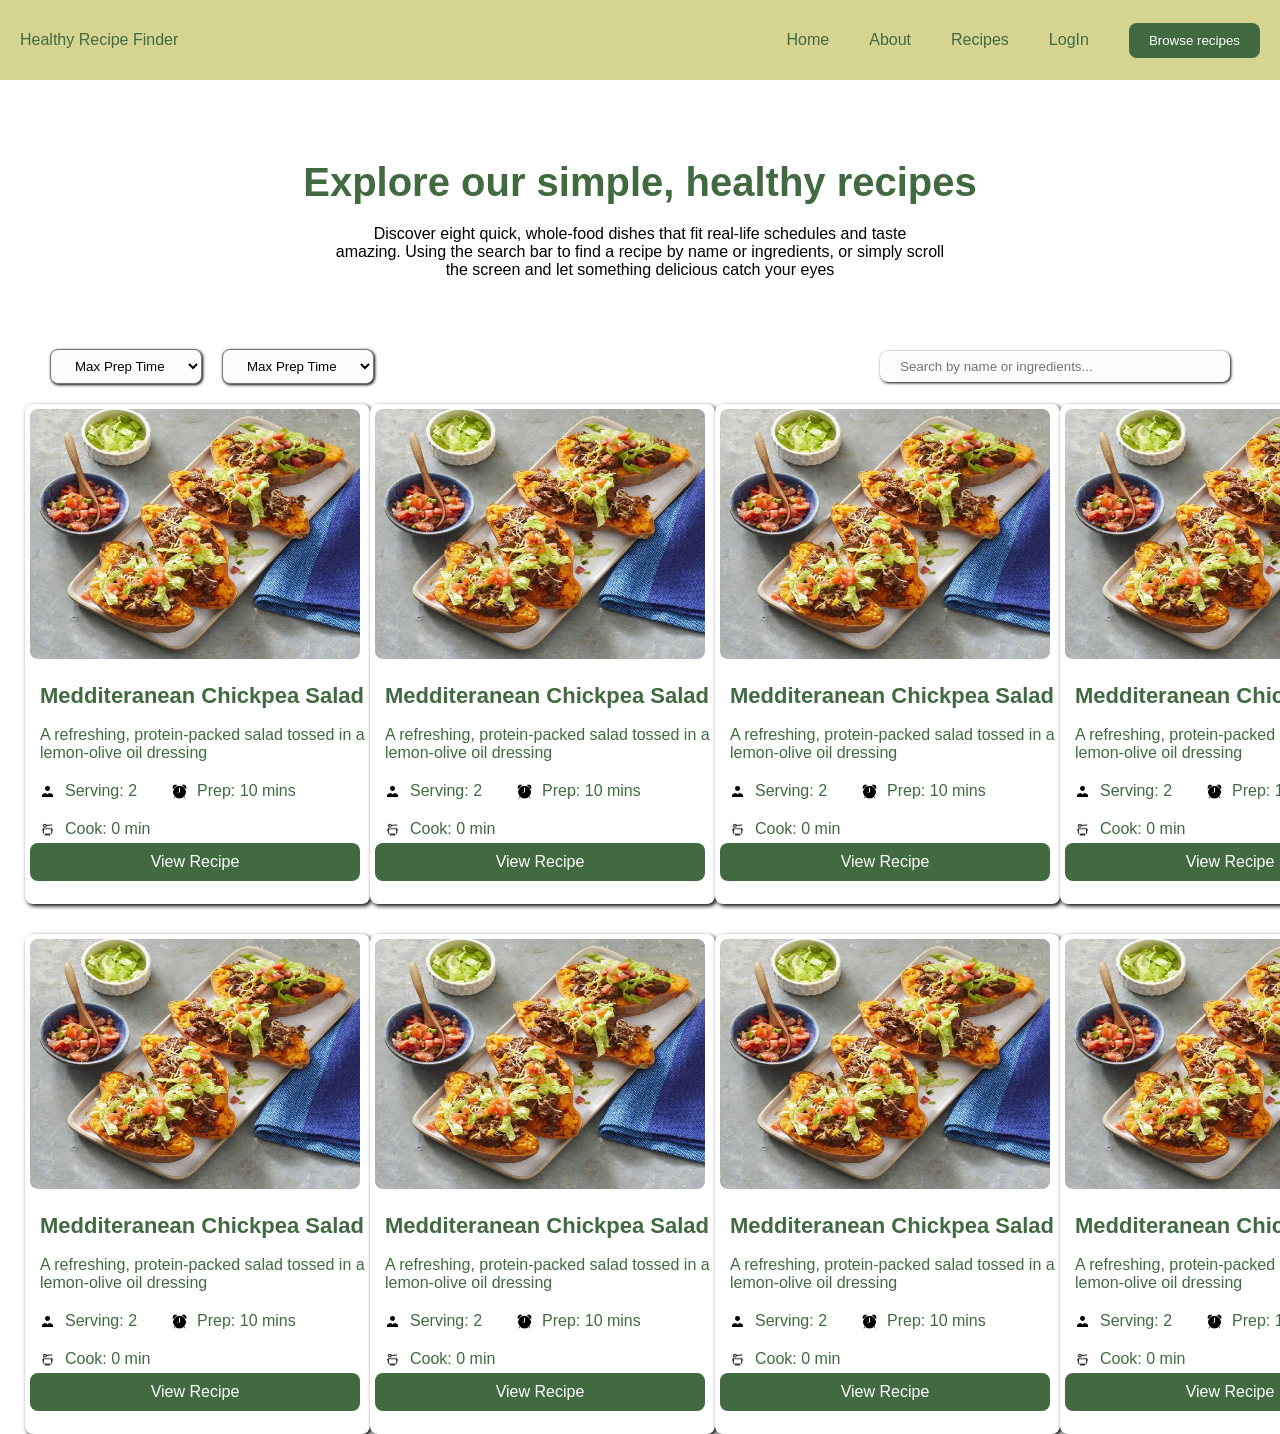
==== recipe.html @ c2f7f294 "update" ====
<!DOCTYPE html>
<html lang="en">
<head>
  <meta charset="UTF-8">
  <meta name="viewport" content="width=device-width, initial-scale=1.0">
  <title>Recipes</title>
  <link rel="stylesheet" href="recipe.css">
</head>
<body>

  <nav>

    <a href="#" class="healthy">Healthy Recipe Finder</a>
    <input type="checkbox" id="sidebar-active">

    <label for="sidebar-active" class="open-sidebar-active"><svg xmlns="http://www.w3.org/2000/svg" height="32px" viewBox="0 -960 960 960" width="32px" fill="#e3e3e3"><path d="M120-240v-80h720v80H120Zm0-200v-80h720v80H120Zm0-200v-80h720v80H120Z"/></svg></label>

    <div class="links-container">

      <label for="sidebar-active" class="close-sidebar-active"><svg xmlns="http://www.w3.org/2000/svg" height="32px" viewBox="0 -960 960 960" width="32px" fill="#e3e3e3"><path d="m256-200-56-56 224-224-224-224 56-56 224 224 224-224 56 56-224 224 224 224-56 56-224-224-224 224Z"/></svg></label>

      <a href="index.html" class="home-link">Home</a>
      <a href="#">About</a>
      <a href="recipe.html">Recipes</a>
      <a href="#">LogIn</a>
      <button>Browse recipes</button>
    </div>
  </nav>

  <main>

    <div>
      <p class="meals"> Explore our simple, healthy recipes</p>
      <p class="discover">Discover eight quick, whole-food dishes that fit real-life schedules and taste <br> amazing. Using the search bar to find a recipe by name or ingredients, or simply scroll <br> the screen and let something delicious catch your eyes </p>
    </div>





    <div class="long">
      <div class="time">
        <select  id="prep-time">
          <option>Max Prep Time</option>
          <option> 10 minutes</option>
          <option> 15 minutes</option>
          <option> 20 minutes</option>
        </select>


        <select  id="cook-time">
          <option>Max Prep Time</option>
          <option> 20 minutes</option>
          <option> 15 minutes</option>
          <option> 10 minutes</option>
          <option> 5 minutes</option>
        </select>
      </div>

      <input type="search" placeholder="Search by name or ingredients...">
    </div>





    <div class="large">




      <div class="big">
        <img class="image" src="images1.jpg" >
        <p class="salad">Medditeranean Chickpea Salad</p>
        <p class="a">A refreshing, protein-packed salad tossed in a lemon-olive oil dressing </p>

       <div class="min">
         <div class="account"><img src="account.png" width="15px" height="15px"> <p>Serving: 2</p></div>
          <div class="account"><img src="time.png" width="15px" height="15px"> <p>Prep: 10 mins</p></div>
       </div>

       <div class="account" id="cook"><img src="cooking.png" width="15px" height="15px"> <p>Cook: 0 min</p></div>

       <button class="view">View Recipe</button>
      </div>


      
      <div class="big">
        <img class="image" src="images1.jpg" >
        <p class="salad">Medditeranean Chickpea Salad</p>
        <p class="a">A refreshing, protein-packed salad tossed in a lemon-olive oil dressing </p>

       <div class="min">
         <div class="account"><img src="account.png" width="15px" height="15px"> <p>Serving: 2</p></div>
          <div class="account"><img src="time.png" width="15px" height="15px"> <p>Prep: 10 mins</p></div>
       </div>

       <div class="account" id="cook"><img src="cooking.png" width="15px" height="15px"> <p>Cook: 0 min</p></div>

       <button class="view">View Recipe</button>
      </div>



      
      <div class="big">
        <img class="image" src="images1.jpg" >
        <p class="salad">Medditeranean Chickpea Salad</p>
        <p class="a">A refreshing, protein-packed salad tossed in a lemon-olive oil dressing </p>

       <div class="min">
         <div class="account"><img src="account.png" width="15px" height="15px"> <p>Serving: 2</p></div>
          <div class="account"><img src="time.png" width="15px" height="15px"> <p>Prep: 10 mins</p></div>
       </div>

       <div class="account" id="cook"><img src="cooking.png" width="15px" height="15px"> <p>Cook: 0 min</p></div>

       <button class="view">View Recipe</button>
      </div>



      
      <div class="big">
        <img class="image" src="images1.jpg" >
        <p class="salad">Medditeranean Chickpea Salad</p>
        <p class="a">A refreshing, protein-packed salad tossed in a lemon-olive oil dressing </p>

       <div class="min">
         <div class="account"><img src="account.png" width="15px" height="15px"> <p>Serving: 2</p></div>
          <div class="account"><img src="time.png" width="15px" height="15px"> <p>Prep: 10 mins</p></div>
       </div>

       <div class="account" id="cook"><img src="cooking.png" width="15px" height="15px"> <p>Cook: 0 min</p></div>

       <button class="view">View Recipe</button>
      </div>



      
      <div class="big">
        <img class="image" src="images1.jpg" >
        <p class="salad">Medditeranean Chickpea Salad</p>
        <p class="a">A refreshing, protein-packed salad tossed in a lemon-olive oil dressing </p>

       <div class="min">
         <div class="account"><img src="account.png" width="15px" height="15px"> <p>Serving: 2</p></div>
          <div class="account"><img src="time.png" width="15px" height="15px"> <p>Prep: 10 mins</p></div>
       </div>

       <div class="account" id="cook"><img src="cooking.png" width="15px" height="15px"> <p>Cook: 0 min</p></div>

       <button class="view">View Recipe</button>
      </div>




      
      <div class="big">
        <img class="image" src="images1.jpg" >
        <p class="salad">Medditeranean Chickpea Salad</p>
        <p class="a">A refreshing, protein-packed salad tossed in a lemon-olive oil dressing </p>

       <div class="min">
         <div class="account"><img src="account.png" width="15px" height="15px"> <p>Serving: 2</p></div>
          <div class="account"><img src="time.png" width="15px" height="15px"> <p>Prep: 10 mins</p></div>
       </div>

       <div class="account" id="cook"><img src="cooking.png" width="15px" height="15px"> <p>Cook: 0 min</p></div>

       <button class="view">View Recipe</button>
      </div>




      
      <div class="big">
        <img class="image" src="images1.jpg" >
        <p class="salad">Medditeranean Chickpea Salad</p>
        <p class="a">A refreshing, protein-packed salad tossed in a lemon-olive oil dressing </p>

       <div class="min">
         <div class="account"><img src="account.png" width="15px" height="15px"> <p>Serving: 2</p></div>
          <div class="account"><img src="time.png" width="15px" height="15px"> <p>Prep: 10 mins</p></div>
       </div>

       <div class="account" id="cook"><img src="cooking.png" width="15px" height="15px"> <p>Cook: 0 min</p></div>

       <button class="view">View Recipe</button>
      </div>




      
      <div class="big">
        <img class="image" src="images1.jpg" >
        <p class="salad">Medditeranean Chickpea Salad</p>
        <p class="a">A refreshing, protein-packed salad tossed in a lemon-olive oil dressing </p>

       <div class="min">
         <div class="account"><img src="account.png" width="15px" height="15px"> <p>Serving: 2</p></div>
          <div class="account"><img src="time.png" width="15px" height="15px"> <p>Prep: 10 mins</p></div>
       </div>

       <div class="account" id="cook"><img src="cooking.png" width="15px" height="15px"> <p>Cook: 0 min</p></div>

       <button class="view">View Recipe</button>
      </div>





    </div>
  </main>
  
</body>
</html>
---- recipe.css ----
:root{
  --text-color:rgb(65, 106, 65);
  --accent-color:rgb(59, 120, 200);
  --junior-color:rgb(213, 213, 145);
}

*{
  margin: 0;
  padding: 0;
  box-sizing: border-box;
}

html{
  font-size: 12pt;
  font-family: Poppins, Segoe UI, sans-serif, Tahoma;
}

nav{
  height: 80px;
  width: 100%;
  background-color: var(--junior-color);
  display: flex;
  align-items: center;
  justify-content: flex-end;
  margin-bottom: 40px;
}

.links-container{
  height: 100%;
  width: 100%;
  display: flex;
  align-items: center;
  justify-content: flex-end;
}

nav a{
  height: 100%;
  text-decoration: none;
  padding: 0 20px;
  color: var(--text-color);
  display: flex;
  align-items: center;
}
nav button{
  background-color: var(--text-color);
  color: white;
  padding: 10px 20px;
  border: none;
  border-radius: 8px;
  margin-left:20px ;
  margin-right: 20px;
  cursor: pointer;

}

/* nav a:hover{
  background-color: var(--accent-color);
} 
.home-link{
  margin-right: auto;
} */

#sidebar-active{
  display: none;
}
.open-sidebar-active, .close-sidebar-active{
  padding: 0 20px;
display: none;
}
.healthy{
  width: 100%;
}

.meals{
  font-size: 40px;
  font-weight: bold;
  color: var(--text-color);
  text-align:center ;
  margin-top: 80px;

}

span{
  background-color: orange;
  padding: 0 7px;

}

.discover{
  text-align: center;
  margin-top: 20px;
}




.time{
  display: flex;
  margin-top: 50px;
  align-items: center;
  gap: 20px;
}

#prep-time{
  padding: 8px 20px;
  border-radius: 8px;
  background-color: rgb(254, 252, 252);
  box-shadow: 1px 1px 3px black;
  cursor: pointer;
}

#cook-time{
    padding: 8px 20px;
  border-radius: 8px;
   background-color: rgb(254, 252, 252);
  box-shadow: 1px 1px 3px black;
  cursor: pointer;
}

input{
  padding: 8px 20px;
  border-radius: 8px;
  background-color: rgb(254, 252, 252);
  box-shadow: 1px 1px 3px black;
  cursor: pointer;
  border: none;
  width: 350px;
  margin-top: 50px;
}

.long{
  display: flex;
  align-items: center;
  justify-content: space-between;
  padding: 20px 50px;
}

.big{
  width: 345px;
  height: 500px;
  border: none;
  background-color: white;
  border-radius: 8px;
  box-shadow: 2px 2px 4px black;
}

.image{
  width: 330px;
  height: 250px;
 margin-left: 5px;
 margin-right: 5px;
 margin-top: 5px;
 border-radius: 8px;
}



.salad{
  font-size: 22px;
  color: var(--text-color);
  font-weight: bold;
   margin-top: 20px;
   margin-left: 15px;
  
}
.a{
  margin-top: 17px;
  margin-bottom: 20px;
  color: var(--text-color);
  margin-left: 15px;
}


.account{
  display: flex;
  align-items: center;
  gap: 10px;
  color: var(--text-color);
  margin-left: 15px;
}

.min{
  display: flex;
  align-items: center; 
  gap: 20px;
}

#cook{
  margin-top: 20px;
}

.view{
  width: 330px;
  margin-left: 5px;
  padding: 10px;
  border-radius: 8px;
  border: none;
  background-color: var(--text-color);
  color: white;
  font-size: 16px;
  cursor: pointer;
  margin-top: 5px;
}

.large{
  display: grid;
  grid-template-columns: 1fr 1fr 1fr 1fr ;
  grid-template-rows: 530px;
  margin-left: 25px;
}






@media only screen and (max-width:768px){
   .links-container{
    flex-direction: column;
    position: fixed;
    display: none;
    top: 0;
    right:0;
    z-index: 10;
    background-color: var(--junior-color);
    width: 300px;
    justify-content: flex-start;
    align-items: center;
  }

  nav a{
    height: auto;
    padding: 30px 30px;
    width: 100%;
    
  }

  nav button{
  background-color: var(--text-color);
  color: white;
  padding: 10px 20px;
  border: none;
  border-radius: 8px;
  width: 80%;
  cursor: pointer;

}

  .open-sidebar-active, .close-sidebar-active{
  margin-left: -200px;
display: block;
}

nav svg{
  fill: var(--text-color); 
}

#sidebar-active:checked ~ .links-container{
  display: flex;
}

.healthy{
  width: 100%;
  display: none;
}

.meals{
  font-size: 40px;
  font-weight: bold;
  color: var(--text-color);
  
  margin-top: 50px;

}

span{
  background-color: orange;
  padding: 0 7px;

}

.discover{
  padding-left: 10px;
  padding-right: 10px;
  text-align: center;

}




.time{
  display: flex;
  margin-top: 50px;
  align-items: center;
  gap: 20px;
}

#prep-time{
  padding: 8px 20px;
  border-radius: 8px;
  background-color: rgb(254, 252, 252);
  box-shadow: 1px 1px 3px black;
  cursor: pointer;
}

#cook-time{
    padding: 8px 20px;
  border-radius: 8px;
   background-color: rgb(254, 252, 252);
  box-shadow: 1px 1px 3px black;
  cursor: pointer;
}

input{
  padding: 8px 20px;
  border-radius: 8px;
  background-color: rgb(254, 252, 252);
  box-shadow: 1px 1px 3px black;
  cursor: pointer;
  border: none;
  width: 350px;
  margin-top: 30px;
}

.long{
  display: flex;
  flex-direction: column-reverse;
  align-items: center;
  justify-content: space-between;
  padding: 20px 50px;
}

.big{
  width: 345px;
  height: 500px;
  border: none;
  background-color: white;
  border-radius: 8px;
  box-shadow: 2px 2px 4px black;
}

.image{
  width: 330px;
  height: 250px;
 margin-left: 5px;
 margin-right: 5px;
 margin-top: 5px;
 border-radius: 8px;
}



.salad{
  font-size: 22px;
  color: var(--text-color);
  font-weight: bold;
   margin-top: 20px;
   margin-left: 15px;
  
}
.a{
  margin-top: 17px;
  margin-bottom: 20px;
  color: var(--text-color);
  margin-left: 15px;
}


.account{
  display: flex;
  align-items: center;
  gap: 10px;
  color: var(--text-color);
  margin-left: 15px;
}

.min{
  display: flex;
  align-items: center; 
  gap: 20px;
}

#cook{
  margin-top: 20px;
}

.view{
  width: 330px;
  margin-left: 5px;
  padding: 10px;
  border-radius: 8px;
  border: none;
  background-color: var(--text-color);
  color: white;
  font-size: 16px;
  cursor: pointer;
  margin-top: 5px;
}

.large{
  display: grid;
  grid-template-columns: 1fr  ;
  grid-template-rows: 530px 530px 530px 530px 530px 530px 530px 530px;
  margin-left: 25px;
}
}
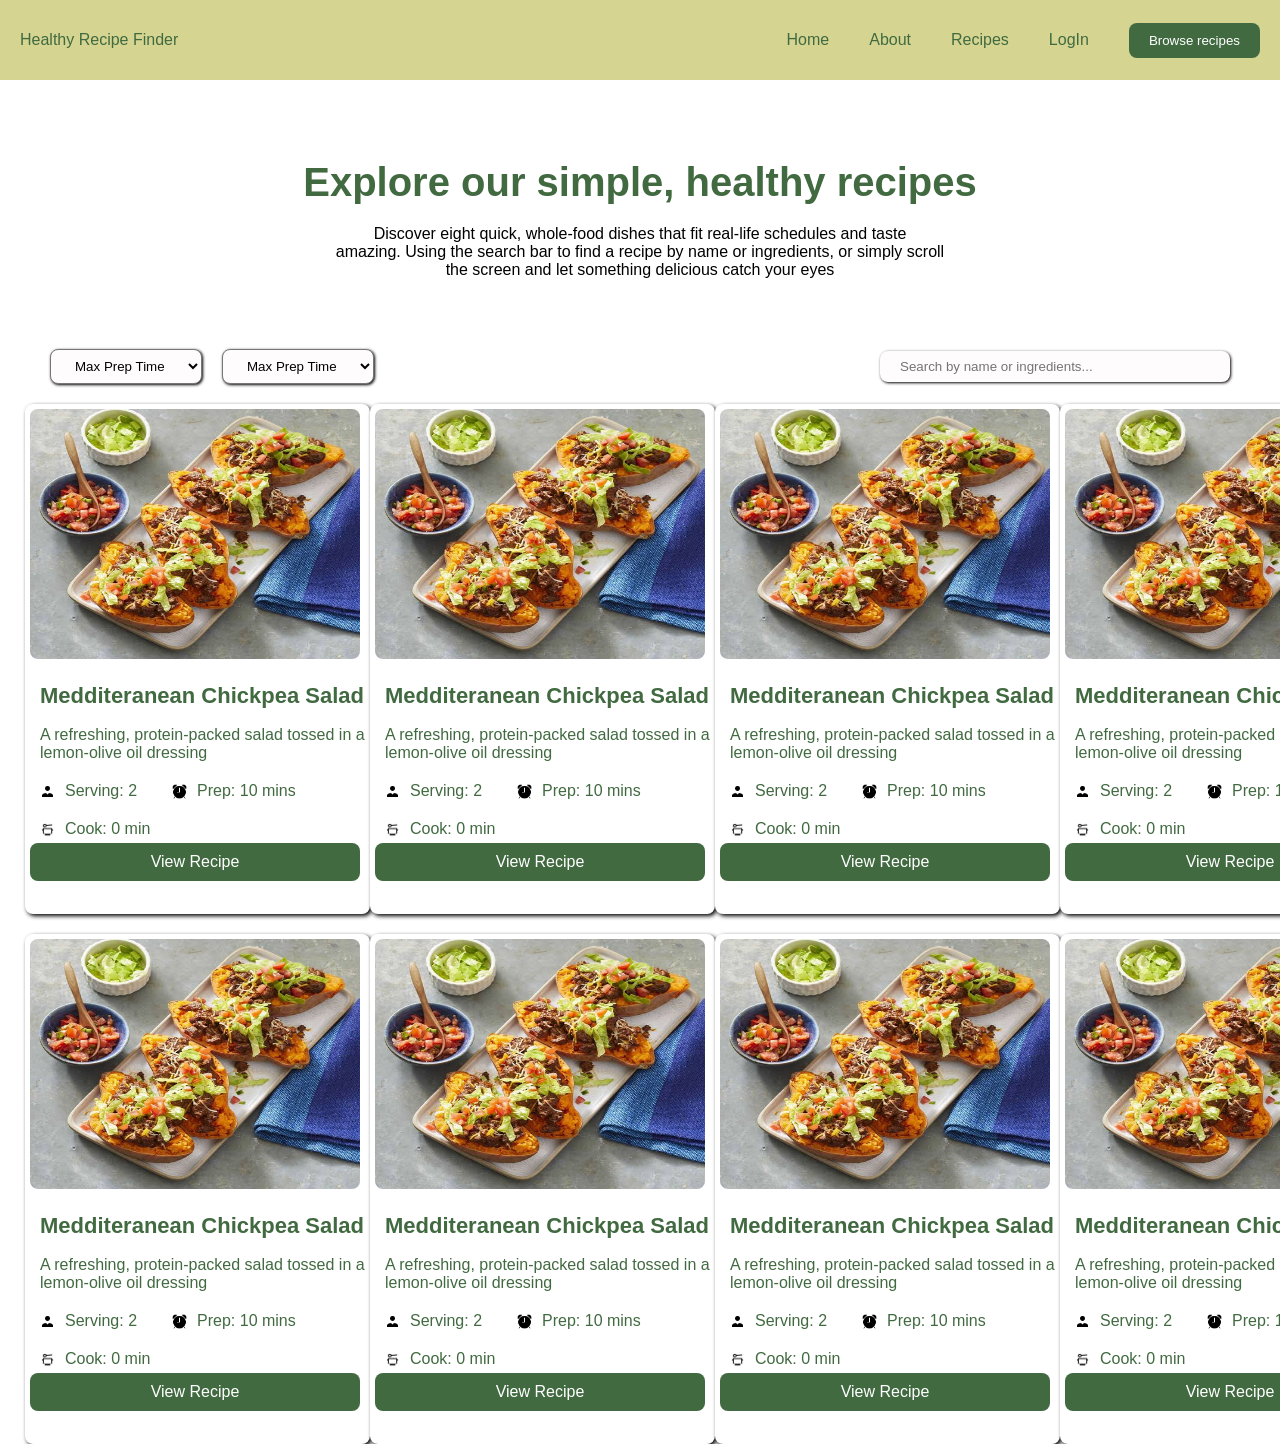
==== commit 7fcfbfe7: "update" ====
--- a/recipe.html
+++ b/recipe.html
@@ -22,7 +22,7 @@
       <a href="index.html" class="home-link">Home</a>
       <a href="#">About</a>
       <a href="recipe.html">Recipes</a>
-      <a href="#">LogIn</a>
+      <a href="login.html">LogIn</a>
       <button>Browse recipes</button>
     </div>
   </nav>
--- a/recipe.css
+++ b/recipe.css
@@ -137,7 +137,7 @@
 
 .big{
   width: 345px;
-  height: 500px;
+  height: 510px;
   border: none;
   background-color: white;
   border-radius: 8px;
@@ -333,7 +333,7 @@
 
 .big{
   width: 345px;
-  height: 500px;
+  height: 510px;
   border: none;
   background-color: white;
   border-radius: 8px;
